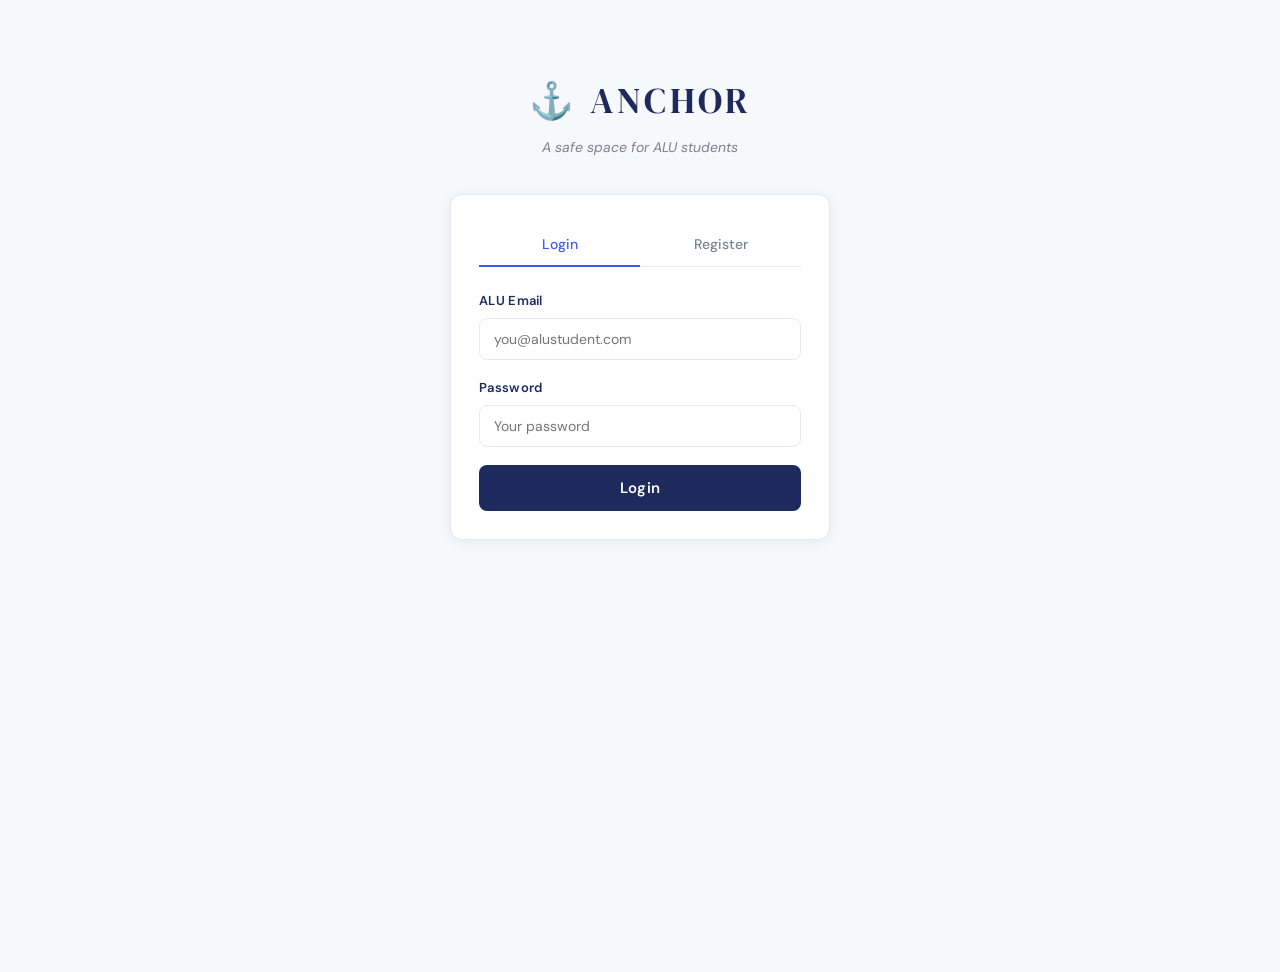
==== frontend/index.html @ b04f078c "initial commit - ANCHOR peer support platform" ====
<!DOCTYPE html>
<html lang="en">
<head>
    <meta charset="UTF-8">
    <meta name="viewport" content="width=device-width, initial-scale=1.0">
    <title>ANCHOR — Login</title>
    <link rel="stylesheet" href="css/style.css">
</head>
<body>

<div class="auth-container">
    <div class="auth-logo">
        <h1>⚓ ANCHOR</h1>
        <p>A safe space for ALU students</p>
    </div>

    <div class="card">
        <div class="tabs">
            <div class="tab active" onclick="showTab('login')">Login</div>
            <div class="tab" onclick="showTab('register')">Register</div>
        </div>

        <div id="message"></div>

        <!-- Login Form -->
        <div id="login-form">
            <div class="form-group">
                <label>ALU Email</label>
                <input type="email" id="login-email" placeholder="you@alustudent.com">
            </div>
            <div class="form-group">
                <label>Password</label>
                <input type="password" id="login-password" placeholder="Your password">
            </div>
            <button class="btn btn-primary" onclick="login()">Login</button>
        </div>

        <!-- Register Form -->
        <div id="register-form" style="display:none;">
            <div class="form-group">
                <label>ALU Email</label>
                <input type="email" id="reg-email" placeholder="you@alustudent.com">
            </div>
            <div class="form-group">
                <label>Display Name</label>
                <input type="text" id="reg-name" placeholder="Your name">
            </div>
            <div class="form-group">
                <label>Password</label>
                <input type="password" id="reg-password" placeholder="Choose a password">
            </div>
            <div class="form-group">
                <label>Academic Year</label>
                <select id="reg-year">
                    <option value="1">Year 1</option>
                    <option value="2">Year 2</option>
                    <option value="3">Year 3</option>
                    <option value="4">Year 4</option>
                </select>
            </div>
            <button class="btn btn-primary" onclick="register()">Create Account</button>
        </div>
    </div>
</div>

<script src="js/api.js"></script>
<script src="js/auth.js"></script>
</body>
</html>
---- frontend/css/style.css ----
@import url('https://fonts.googleapis.com/css2?family=DM+Sans:ital,opsz,wght@0,9..40,300;0,9..40,400;0,9..40,500;0,9..40,600;1,9..40,300&family=DM+Serif+Display:ital@0;1&display=swap');

/* ── Variables ─────────────────────────────────────────── */
:root {
  --bg:         #F7F8FC;
  --surface:    #FFFFFF;
  --border:     #E8EAF0;
  --navy:       #1E2A5E;
  --blue:       #3D5AFE;
  --blue-soft:  #EEF1FF;
  --text:       #1A1D2E;
  --muted:      #7C8091;
  --success:    #00B87A;
  --success-bg: #E6F9F3;
  --error:      #E5373A;
  --error-bg:   #FEF0F0;
  --radius:     12px;
  --radius-sm:  8px;
  --shadow:     0 2px 12px rgba(30,42,94,0.07);
  --shadow-md:  0 6px 24px rgba(30,42,94,0.11);
  --transition: 0.2s ease;
}

/* ── Reset ─────────────────────────────────────────────── */
*, *::before, *::after { box-sizing: border-box; margin: 0; padding: 0; }

body {
  font-family: 'DM Sans', sans-serif;
  background: var(--bg);
  color: var(--text);
  font-size: 15px;
  line-height: 1.6;
  min-height: 100vh;
}

/* ── Navbar ────────────────────────────────────────────── */
.navbar {
  background: var(--surface);
  border-bottom: 1px solid var(--border);
  padding: 0 32px;
  height: 64px;
  display: flex;
  align-items: center;
  justify-content: space-between;
  position: sticky;
  top: 0;
  z-index: 100;
  box-shadow: 0 1px 0 var(--border);
}

.navbar-brand {
  display: flex;
  align-items: center;
  gap: 10px;
  text-decoration: none;
}

.navbar-brand .anchor-icon {
  font-size: 22px;
}

.navbar-brand h1 {
  font-family: 'DM Serif Display', serif;
  font-size: 22px;
  color: var(--navy);
  letter-spacing: 2px;
  font-weight: 400;
}

.navbar-links {
  display: flex;
  align-items: center;
  gap: 4px;
}

.navbar-links a {
  color: var(--muted);
  text-decoration: none;
  font-size: 14px;
  font-weight: 500;
  padding: 8px 14px;
  border-radius: var(--radius-sm);
  transition: all var(--transition);
}

.navbar-links a:hover {
  color: var(--navy);
  background: var(--blue-soft);
}

.navbar-links a.active {
  color: var(--blue);
  background: var(--blue-soft);
}

.navbar-links .btn-nav-post {
  background: var(--navy);
  color: white !important;
  padding: 8px 16px;
  border-radius: var(--radius-sm);
  margin-left: 8px;
}

.navbar-links .btn-nav-post:hover {
  background: var(--blue) !important;
  color: white !important;
}

/* ── Container ─────────────────────────────────────────── */
.container {
  max-width: 720px;
  margin: 0 auto;
  padding: 36px 20px;
}

/* ── Cards ─────────────────────────────────────────────── */
.card {
  background: var(--surface);
  border: 1px solid var(--border);
  border-radius: var(--radius);
  padding: 28px;
  box-shadow: var(--shadow);
}

/* ── Auth page ─────────────────────────────────────────── */
.auth-container {
  max-width: 420px;
  margin: 72px auto;
  padding: 0 20px;
}

.auth-logo {
  text-align: center;
  margin-bottom: 36px;
}

.auth-logo .anchor-big {
  font-size: 52px;
  display: block;
  margin-bottom: 8px;
}

.auth-logo h1 {
  font-family: 'DM Serif Display', serif;
  font-size: 36px;
  color: var(--navy);
  letter-spacing: 4px;
  font-weight: 400;
}

.auth-logo p {
  color: var(--muted);
  font-size: 14px;
  margin-top: 6px;
  font-style: italic;
}

/* Tabs */
.tabs {
  display: flex;
  border-bottom: 1px solid var(--border);
  margin-bottom: 24px;
}

.tab {
  flex: 1;
  text-align: center;
  padding: 10px;
  cursor: pointer;
  font-size: 14px;
  font-weight: 500;
  color: var(--muted);
  border-bottom: 2px solid transparent;
  margin-bottom: -1px;
  transition: all var(--transition);
}

.tab:hover { color: var(--navy); }

.tab.active {
  color: var(--blue);
  border-bottom-color: var(--blue);
}

/* ── Forms ─────────────────────────────────────────────── */
.form-group {
  margin-bottom: 18px;
}

.form-group label {
  display: block;
  font-size: 13px;
  font-weight: 600;
  color: var(--navy);
  margin-bottom: 6px;
  letter-spacing: 0.3px;
}

.form-group input,
.form-group select,
.form-group textarea {
  width: 100%;
  padding: 11px 14px;
  border: 1.5px solid var(--border);
  border-radius: var(--radius-sm);
  font-family: 'DM Sans', sans-serif;
  font-size: 14px;
  color: var(--text);
  background: var(--surface);
  outline: none;
  transition: border-color var(--transition), box-shadow var(--transition);
}

.form-group input:focus,
.form-group select:focus,
.form-group textarea:focus {
  border-color: var(--blue);
  box-shadow: 0 0 0 3px rgba(61,90,254,0.08);
}

.form-group textarea { resize: vertical; min-height: 120px; }

.checkbox-row {
  display: flex;
  align-items: center;
  gap: 10px;
  cursor: pointer;
}

.checkbox-row input[type="checkbox"] {
  width: 16px;
  height: 16px;
  accent-color: var(--blue);
  cursor: pointer;
}

.checkbox-row label {
  font-size: 13px;
  color: var(--muted);
  cursor: pointer;
  margin: 0;
}

/* ── Buttons ────────────────────────────────────────────── */
.btn {
  display: inline-flex;
  align-items: center;
  justify-content: center;
  gap: 6px;
  padding: 10px 20px;
  border: none;
  border-radius: var(--radius-sm);
  font-family: 'DM Sans', sans-serif;
  font-size: 14px;
  font-weight: 600;
  cursor: pointer;
  transition: all var(--transition);
  text-decoration: none;
}

.btn-primary {
  background: var(--navy);
  color: white;
  width: 100%;
  padding: 13px;
  font-size: 15px;
  letter-spacing: 0.3px;
}

.btn-primary:hover {
  background: var(--blue);
  transform: translateY(-1px);
  box-shadow: 0 4px 12px rgba(61,90,254,0.25);
}

.btn-secondary {
  background: var(--blue-soft);
  color: var(--blue);
  border: 1.5px solid transparent;
}

.btn-secondary:hover {
  border-color: var(--blue);
  transform: translateY(-1px);
}

.btn-danger {
  background: var(--error-bg);
  color: var(--error);
  font-size: 13px;
  padding: 7px 14px;
}

.btn-danger:hover { background: #fde0e0; }

.btn-ghost {
  background: transparent;
  color: var(--muted);
  font-size: 13px;
  padding: 7px 14px;
}

.btn-ghost:hover { background: var(--bg); color: var(--text); }

.btn-small { padding: 6px 14px; font-size: 13px; }

/* ── Messages ───────────────────────────────────────────── */
.error {
  background: var(--error-bg);
  color: var(--error);
  padding: 11px 15px;
  border-radius: var(--radius-sm);
  font-size: 13px;
  margin-bottom: 16px;
  border-left: 3px solid var(--error);
}

.success {
  background: var(--success-bg);
  color: var(--success);
  padding: 11px 15px;
  border-radius: var(--radius-sm);
  font-size: 13px;
  margin-bottom: 16px;
  border-left: 3px solid var(--success);
}

/* ── Welcome banner ─────────────────────────────────────── */
.welcome-banner {
  background: linear-gradient(135deg, var(--navy) 0%, #2D4090 100%);
  border-radius: var(--radius);
  padding: 20px 24px;
  margin-bottom: 24px;
  display: flex;
  align-items: center;
  gap: 14px;
}

.welcome-banner .anchor-sm { font-size: 28px; }

.welcome-banner p {
  color: rgba(255,255,255,0.9);
  font-size: 14px;
  line-height: 1.5;
}

.welcome-banner strong { color: white; }

/* ── Category filters ───────────────────────────────────── */
.filter-bar {
  display: flex;
  gap: 8px;
  flex-wrap: wrap;
  margin-bottom: 24px;
}

.filter-btn {
  padding: 7px 16px;
  border-radius: 999px;
  border: 1.5px solid var(--border);
  background: var(--surface);
  color: var(--muted);
  font-size: 13px;
  font-weight: 500;
  cursor: pointer;
  transition: all var(--transition);
  font-family: 'DM Sans', sans-serif;
}

.filter-btn:hover,
.filter-btn.active {
  background: var(--navy);
  color: white;
  border-color: var(--navy);
}

/* ── Post cards ─────────────────────────────────────────── */
.post-card {
  background: var(--surface);
  border: 1px solid var(--border);
  border-radius: var(--radius);
  padding: 22px 24px;
  margin-bottom: 14px;
  cursor: pointer;
  transition: all var(--transition);
  box-shadow: var(--shadow);
}

.post-card:hover {
  border-color: #C5CDF0;
  box-shadow: var(--shadow-md);
  transform: translateY(-2px);
}

.post-card-header {
  display: flex;
  justify-content: space-between;
  align-items: center;
  margin-bottom: 12px;
}

.post-card h3 {
  font-size: 16px;
  font-weight: 600;
  color: var(--navy);
  margin-bottom: 8px;
  line-height: 1.4;
}

.post-card p {
  font-size: 14px;
  color: var(--muted);
  line-height: 1.6;
  margin-bottom: 14px;
}

.post-meta {
  display: flex;
  gap: 16px;
  font-size: 12px;
  color: var(--muted);
  align-items: center;
}

.post-meta span { display: flex; align-items: center; gap: 4px; }

/* ── Badges ─────────────────────────────────────────────── */
.category-badge {
  background: var(--blue-soft);
  color: var(--blue);
  padding: 4px 12px;
  border-radius: 999px;
  font-size: 12px;
  font-weight: 600;
  text-transform: capitalize;
  letter-spacing: 0.3px;
}

.anon-badge {
  background: var(--bg);
  color: var(--muted);
  padding: 4px 12px;
  border-radius: 999px;
  font-size: 12px;
  font-weight: 500;
  border: 1px solid var(--border);
}

/* ── Single post ────────────────────────────────────────── */
.post-full {
  margin-bottom: 28px;
}

.post-full h2 {
  font-family: 'DM Serif Display', serif;
  font-size: 26px;
  color: var(--navy);
  margin: 16px 0 14px;
  line-height: 1.3;
  font-weight: 400;
}

.post-full .body-text {
  font-size: 15px;
  line-height: 1.8;
  color: #3A3D4E;
  white-space: pre-wrap;
}

/* ── Comments ───────────────────────────────────────────── */
.comments-header {
  font-size: 16px;
  font-weight: 600;
  color: var(--navy);
  margin-bottom: 16px;
  padding-bottom: 12px;
  border-bottom: 1px solid var(--border);
}

.comment-card {
  background: var(--surface);
  border: 1px solid var(--border);
  border-radius: var(--radius);
  padding: 18px 20px;
  margin-bottom: 12px;
}

.comment-card .comment-meta {
  display: flex;
  justify-content: space-between;
  align-items: center;
  margin-bottom: 10px;
}

.comment-card .comment-body {
  font-size: 14px;
  color: #3A3D4E;
  line-height: 1.7;
}

.reply-card {
  margin-left: 24px;
  margin-top: 10px;
  background: var(--bg);
  border: 1px solid var(--border);
  border-radius: var(--radius-sm);
  padding: 14px 16px;
}

.reply-card .comment-body { font-size: 13px; color: var(--muted); }

/* ── Resources ──────────────────────────────────────────── */
.resource-card {
  background: var(--surface);
  border: 1px solid var(--border);
  border-radius: var(--radius);
  padding: 20px 24px;
  margin-bottom: 14px;
  box-shadow: var(--shadow);
  transition: all var(--transition);
}

.resource-card:hover {
  border-color: #C5CDF0;
  box-shadow: var(--shadow-md);
}

.resource-card h3 {
  font-size: 15px;
  font-weight: 600;
  color: var(--navy);
  margin-bottom: 6px;
}

.resource-card p {
  font-size: 13px;
  color: var(--muted);
  line-height: 1.6;
  margin-bottom: 12px;
}

.resource-card a {
  color: var(--blue);
  font-size: 13px;
  font-weight: 500;
  text-decoration: none;
}

.resource-card a:hover { text-decoration: underline; }

/* ── Admin table ────────────────────────────────────────── */
.report-card {
  background: var(--surface);
  border: 1px solid var(--border);
  border-radius: var(--radius);
  padding: 18px 22px;
  margin-bottom: 12px;
  box-shadow: var(--shadow);
}

.report-card .report-meta {
  font-size: 12px;
  color: var(--muted);
  margin-bottom: 8px;
}

.report-card .report-reason {
  font-size: 14px;
  color: var(--text);
  margin-bottom: 14px;
}

.status-badge {
  padding: 3px 10px;
  border-radius: 999px;
  font-size: 11px;
  font-weight: 600;
  text-transform: uppercase;
  letter-spacing: 0.5px;
}

.status-pending  { background: #FFF4E5; color: #E07B00; }
.status-resolved { background: var(--success-bg); color: var(--success); }
.status-reviewed { background: var(--blue-soft); color: var(--blue); }

/* ── Page titles ────────────────────────────────────────── */
.page-title {
  font-family: 'DM Serif Display', serif;
  font-size: 28px;
  color: var(--navy);
  font-weight: 400;
  margin-bottom: 6px;
}

.page-subtitle {
  font-size: 14px;
  color: var(--muted);
  margin-bottom: 28px;
  font-style: italic;
}

/* ── Divider ────────────────────────────────────────────── */
.divider {
  border: none;
  border-top: 1px solid var(--border);
  margin: 24px 0;
}

/* ── Empty state ────────────────────────────────────────── */
.empty-state {
  text-align: center;
  padding: 60px 20px;
  color: var(--muted);
}

.empty-state .empty-icon { font-size: 40px; margin-bottom: 14px; }
.empty-state p { font-size: 14px; }

/* ── Mobile ─────────────────────────────────────────────── */
@media (max-width: 640px) {
  .navbar {
    padding: 0 16px;
    height: 56px;
  }

  .navbar-links a { 
    display: none; 
  }

  .navbar-links .btn-nav-post { 
    display: inline-flex; 
    margin-left: 0;
    padding: 7px 12px;
    font-size: 13px;
  }

  .navbar-links .logout-link { display: inline-flex !important; }

  .container { padding: 20px 16px; }

  .auth-container { margin: 40px auto; }

  .card { padding: 20px; }

  .post-card { padding: 16px 18px; }

  .filter-bar { gap: 6px; }

  .filter-btn { padding: 6px 12px; font-size: 12px; }

  .post-card-header { flex-direction: column; align-items: flex-start; gap: 8px; }

  .welcome-banner { padding: 16px; }
}
/* ── Stats row (admin) ──────────────────────────────────── */
.stats-row {
    display: flex;
    gap: 14px;
    margin-bottom: 28px;
    flex-wrap: wrap;
}

.stat-card {
    flex: 1;
    min-width: 140px;
    text-align: center;
    padding: 20px;
}

.stat-number {
    font-size: 28px;
    font-weight: 700;
    margin-bottom: 4px;
}

.stat-number.navy  { color: var(--navy); }
.stat-number.green { color: var(--success); }
.stat-number.blue  { color: var(--blue); }
.stat-label { font-size: 13px; color: var(--muted); }

/* ── Report card ────────────────────────────────────────── */
.report-actions {
    display: flex;
    gap: 10px;
    flex-wrap: wrap;
}

/* ── Post full view ─────────────────────────────────────── */
.post-header {
    display: flex;
    justify-content: space-between;
    align-items: center;
    margin-bottom: 16px;
}

.post-actions {
    margin-top: 16px;
    padding-top: 16px;
    border-top: 1px solid var(--border);
}

.post-stats {
    display: flex;
    gap: 16px;
    margin-top: 16px;
}

/* ── Comment form ───────────────────────────────────────── */
.comment-form {
    margin-bottom: 20px;
}

.comment-form-footer {
    display: flex;
    justify-content: space-between;
    align-items: center;
}

/* ── Cancel link ────────────────────────────────────────── */
.cancel-link {
    display: block;
    text-align: center;
    margin-top: 14px;
    color: var(--muted);
    font-size: 13px;
    text-decoration: none;
}

.cancel-link:hover { color: var(--text); }

/* ── Hidden utility ─────────────────────────────────────── */
.hidden { display: none; }
/* ── Resource card ──────────────────────────────────────── */
.resource-card-header {
    display: flex;
    justify-content: space-between;
    align-items: center;
    margin-bottom: 10px;
}

.resource-meta {
    font-size: 12px;
    color: var(--muted);
    margin-top: 12px;
    padding-top: 12px;
    border-top: 1px solid var(--border);
}

/* ── Form section title ─────────────────────────────────── */
.form-section-title {
    font-size: 16px;
    font-weight: 600;
    color: var(--navy);
    margin-bottom: 20px;
}
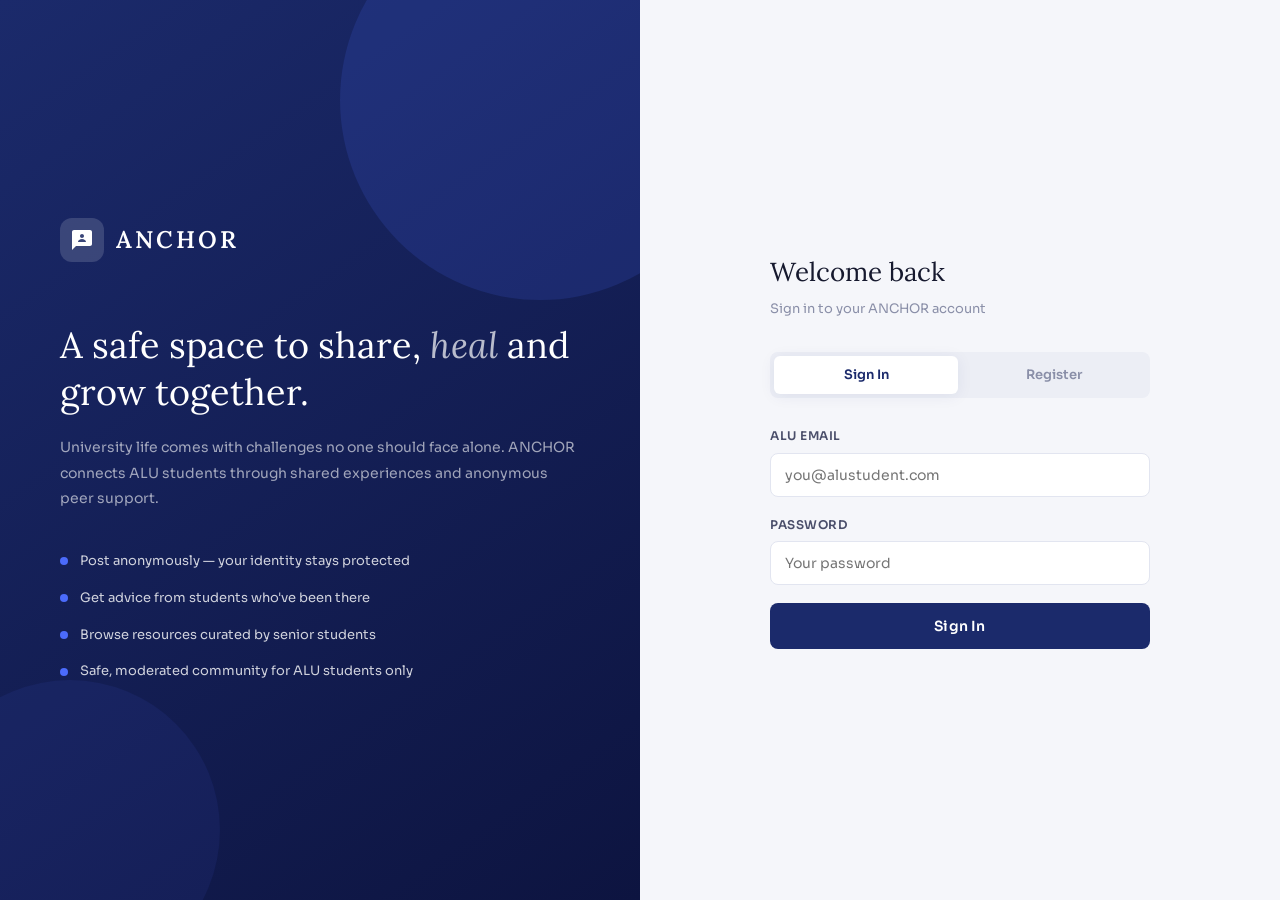
==== commit 9d37b3c2: "improved frontend design" ====
--- a/frontend/index.html
+++ b/frontend/index.html
@@ -1,69 +1,111 @@
 <!DOCTYPE html>
-<html lang="en">
+<html lang="en" data-theme="light">
 <head>
     <meta charset="UTF-8">
     <meta name="viewport" content="width=device-width, initial-scale=1.0">
-    <title>ANCHOR — Login</title>
+    <title>ANCHOR — A Safe Space for ALU Students</title>
     <link rel="stylesheet" href="css/style.css">
 </head>
 <body>
 
-<div class="auth-container">
-    <div class="auth-logo">
-        <h1>⚓ ANCHOR</h1>
-        <p>A safe space for ALU students</p>
+<div class="auth-page">
+
+    <!-- Left panel -->
+    <div class="auth-left">
+        <div class="auth-left-logo">
+            <div class="logo-icon">
+                <svg viewBox="0 0 24 24" xmlns="http://www.w3.org/2000/svg">
+                    <path d="M20 2H4C2.9 2 2 2.9 2 4V22L6 18H20C21.1 18 22 17.1 22 16V4C22 2.9 21.1 2 20 2ZM12 6C13.1 6 14 6.9 14 8C14 9.1 13.1 10 12 10C10.9 10 10 9.1 10 8C10 6.9 10.9 6 12 6ZM16 14H8C8 12.35 9.79 11 12 11C14.21 11 16 12.35 16 14Z"/>
+                </svg>
+            </div>
+            <span>ANCHOR</span>
+        </div>
+
+        <div class="auth-left-content">
+            <h2>A safe space to share, <em>heal</em> and grow together.</h2>
+            <p>University life comes with challenges no one should face alone. ANCHOR connects ALU students through shared experiences and anonymous peer support.</p>
+
+            <div class="auth-features">
+                <div class="auth-feature">
+                    <div class="auth-feature-dot"></div>
+                    <span>Post anonymously — your identity stays protected</span>
+                </div>
+                <div class="auth-feature">
+                    <div class="auth-feature-dot"></div>
+                    <span>Get advice from students who've been there</span>
+                </div>
+                <div class="auth-feature">
+                    <div class="auth-feature-dot"></div>
+                    <span>Browse resources curated by senior students</span>
+                </div>
+                <div class="auth-feature">
+                    <div class="auth-feature-dot"></div>
+                    <span>Safe, moderated community for ALU students only</span>
+                </div>
+            </div>
+        </div>
     </div>
 
-    <div class="card">
-        <div class="tabs">
-            <div class="tab active" onclick="showTab('login')">Login</div>
-            <div class="tab" onclick="showTab('register')">Register</div>
-        </div>
+    <!-- Right panel -->
+    <div class="auth-right">
+        <div class="auth-form-container fade-up">
 
-        <div id="message"></div>
+            <h3 id="form-title">Welcome back</h3>
+            <p class="auth-subtitle" id="form-subtitle">Sign in to your ANCHOR account</p>
 
-        <!-- Login Form -->
-        <div id="login-form">
-            <div class="form-group">
-                <label>ALU Email</label>
-                <input type="email" id="login-email" placeholder="you@alustudent.com">
+            <div class="tabs">
+                <div class="tab active" onclick="showTab('login')">Sign In</div>
+                <div class="tab" onclick="showTab('register')">Register</div>
             </div>
-            <div class="form-group">
-                <label>Password</label>
-                <input type="password" id="login-password" placeholder="Your password">
+
+            <div id="message"></div>
+
+            <!-- Login Form -->
+            <div id="login-form">
+                <div class="form-group">
+                    <label>ALU Email</label>
+                    <input type="email" id="login-email" placeholder="you@alustudent.com">
+                </div>
+                <div class="form-group">
+                    <label>Password</label>
+                    <input type="password" id="login-password" placeholder="Your password">
+                </div>
+                <button class="btn btn-primary" onclick="login()">Sign In</button>
             </div>
-            <button class="btn btn-primary" onclick="login()">Login</button>
-        </div>
 
-        <!-- Register Form -->
-        <div id="register-form" style="display:none;">
-            <div class="form-group">
-                <label>ALU Email</label>
-                <input type="email" id="reg-email" placeholder="you@alustudent.com">
+            <!-- Register Form -->
+            <div id="register-form" class="hidden">
+                <div class="form-group">
+                    <label>ALU Email</label>
+                    <input type="email" id="reg-email" placeholder="you@alustudent.com">
+                </div>
+                <div class="form-group">
+                    <label>Display Name</label>
+                    <input type="text" id="reg-name" placeholder="Your name">
+                </div>
+                <div class="form-group">
+                    <label>Password</label>
+                    <input type="password" id="reg-password" placeholder="Choose a password">
+                </div>
+                <div class="form-group">
+                    <label>Academic Year</label>
+                    <select id="reg-year">
+                        <option value="1">Year 1</option>
+                        <option value="2">Year 2</option>
+                        <option value="3">Year 3</option>
+                        <option value="4">Year 4</option>
+                    </select>
+                </div>
+                <button class="btn btn-primary" onclick="register()">Create Account</button>
             </div>
-            <div class="form-group">
-                <label>Display Name</label>
-                <input type="text" id="reg-name" placeholder="Your name">
-            </div>
-            <div class="form-group">
-                <label>Password</label>
-                <input type="password" id="reg-password" placeholder="Choose a password">
-            </div>
-            <div class="form-group">
-                <label>Academic Year</label>
-                <select id="reg-year">
-                    <option value="1">Year 1</option>
-                    <option value="2">Year 2</option>
-                    <option value="3">Year 3</option>
-                    <option value="4">Year 4</option>
-                </select>
-            </div>
-            <button class="btn btn-primary" onclick="register()">Create Account</button>
+
         </div>
     </div>
+
 </div>
 
 <script src="js/api.js"></script>
 <script src="js/auth.js"></script>
+<script src="js/navbar.js"></script>
 </body>
 </html>
--- a/frontend/css/style.css
+++ b/frontend/css/style.css
@@ -1,36 +1,71 @@
-@import url('https://fonts.googleapis.com/css2?family=DM+Sans:ital,opsz,wght@0,9..40,300;0,9..40,400;0,9..40,500;0,9..40,600;1,9..40,300&family=DM+Serif+Display:ital@0;1&display=swap');
+@import url('https://fonts.googleapis.com/css2?family=Sora:wght@300;400;500;600;700&family=Lora:ital,wght@0,400;0,600;1,400&display=swap');
 
 /* ── Variables ─────────────────────────────────────────── */
 :root {
-  --bg:         #F7F8FC;
-  --surface:    #FFFFFF;
-  --border:     #E8EAF0;
-  --navy:       #1E2A5E;
-  --blue:       #3D5AFE;
-  --blue-soft:  #EEF1FF;
-  --text:       #1A1D2E;
-  --muted:      #7C8091;
-  --success:    #00B87A;
-  --success-bg: #E6F9F3;
-  --error:      #E5373A;
-  --error-bg:   #FEF0F0;
-  --radius:     12px;
-  --radius-sm:  8px;
-  --shadow:     0 2px 12px rgba(30,42,94,0.07);
-  --shadow-md:  0 6px 24px rgba(30,42,94,0.11);
-  --transition: 0.2s ease;
+  /* Light mode */
+  --bg:           #F5F6FA;
+  --bg-2:         #ECEEF5;
+  --surface:      #FFFFFF;
+  --border:       #E2E5F0;
+  --navy:         #1B2A6B;
+  --navy-light:   #2D3F8F;
+  --accent:       #4B6BFB;
+  --accent-soft:  #EEF1FF;
+  --text:         #16192E;
+  --text-2:       #4A4E6A;
+  --muted:        #8A8FA8;
+  --success:      #00B87A;
+  --success-bg:   #E6F9F3;
+  --error:        #E5373A;
+  --error-bg:     #FEF0F0;
+  --warning:      #E07B00;
+  --warning-bg:   #FFF4E5;
+  --radius:       14px;
+  --radius-sm:    8px;
+  --radius-xs:    6px;
+  --shadow:       0 2px 16px rgba(27,42,107,0.07);
+  --shadow-md:    0 8px 32px rgba(27,42,107,0.12);
+  --shadow-lg:    0 16px 48px rgba(27,42,107,0.16);
+  --transition:   0.2s ease;
+}
+
+/* ── Dark mode ──────────────────────────────────────────── */
+[data-theme="dark"] {
+  --bg:           #0E1120;
+  --bg-2:         #151829;
+  --surface:      #1C2038;
+  --border:       #2A2F4A;
+  --navy:         #7B93FF;
+  --navy-light:   #9AADFF;
+  --accent:       #6B8AFF;
+  --accent-soft:  #1E2545;
+  --text:         #E8EAFF;
+  --text-2:       #9BA3CC;
+  --muted:        #5C6280;
+  --success:      #00D48A;
+  --success-bg:   #0A2E1E;
+  --error:        #FF5C5E;
+  --error-bg:     #2E0A0A;
+  --warning:      #FFB347;
+  --warning-bg:   #2E1A00;
+  --shadow:       0 2px 16px rgba(0,0,0,0.3);
+  --shadow-md:    0 8px 32px rgba(0,0,0,0.4);
+  --shadow-lg:    0 16px 48px rgba(0,0,0,0.5);
 }
 
 /* ── Reset ─────────────────────────────────────────────── */
 *, *::before, *::after { box-sizing: border-box; margin: 0; padding: 0; }
 
+html { scroll-behavior: smooth; }
+
 body {
-  font-family: 'DM Sans', sans-serif;
+  font-family: 'Sora', sans-serif;
   background: var(--bg);
   color: var(--text);
   font-size: 15px;
   line-height: 1.6;
   min-height: 100vh;
+  transition: background var(--transition), color var(--transition);
 }
 
 /* ── Navbar ────────────────────────────────────────────── */
@@ -45,7 +80,8 @@
   position: sticky;
   top: 0;
   z-index: 100;
-  box-shadow: 0 1px 0 var(--border);
+  box-shadow: var(--shadow);
+  transition: background var(--transition), border-color var(--transition);
 }
 
 .navbar-brand {
@@ -55,16 +91,30 @@
   text-decoration: none;
 }
 
-.navbar-brand .anchor-icon {
-  font-size: 22px;
+.navbar-logo {
+  width: 36px;
+  height: 36px;
+  background: var(--navy);
+  border-radius: 10px;
+  display: flex;
+  align-items: center;
+  justify-content: center;
+  transition: background var(--transition);
+}
+
+.navbar-logo svg {
+  width: 20px;
+  height: 20px;
+  fill: white;
 }
 
 .navbar-brand h1 {
-  font-family: 'DM Serif Display', serif;
-  font-size: 22px;
+  font-family: 'Lora', serif;
+  font-size: 20px;
   color: var(--navy);
   letter-spacing: 2px;
-  font-weight: 400;
+  font-weight: 600;
+  transition: color var(--transition);
 }
 
 .navbar-links {
@@ -74,23 +124,24 @@
 }
 
 .navbar-links a {
-  color: var(--muted);
+  color: var(--text-2);
   text-decoration: none;
-  font-size: 14px;
+  font-size: 13px;
   font-weight: 500;
   padding: 8px 14px;
   border-radius: var(--radius-sm);
   transition: all var(--transition);
+  letter-spacing: 0.2px;
 }
 
 .navbar-links a:hover {
   color: var(--navy);
-  background: var(--blue-soft);
+  background: var(--accent-soft);
 }
 
 .navbar-links a.active {
-  color: var(--blue);
-  background: var(--blue-soft);
+  color: var(--accent);
+  background: var(--accent-soft);
 }
 
 .navbar-links .btn-nav-post {
@@ -98,12 +149,117 @@
   color: white !important;
   padding: 8px 16px;
   border-radius: var(--radius-sm);
+  margin-left: 6px;
+  font-size: 13px;
+}
+
+.navbar-links .btn-nav-post:hover {
+  background: var(--accent) !important;
+  color: white !important;
+  transform: translateY(-1px);
+}
+
+/* Dark mode toggle */
+.theme-toggle {
+  background: var(--bg-2);
+  border: 1px solid var(--border);
+  border-radius: 999px;
+  width: 44px;
+  height: 24px;
+  cursor: pointer;
+  position: relative;
   margin-left: 8px;
-}
-
-.navbar-links .btn-nav-post:hover {
-  background: var(--blue) !important;
-  color: white !important;
+  transition: all var(--transition);
+  flex-shrink: 0;
+}
+
+.theme-toggle::after {
+  content: '';
+  position: absolute;
+  width: 18px;
+  height: 18px;
+  background: var(--navy);
+  border-radius: 50%;
+  top: 2px;
+  left: 2px;
+  transition: transform var(--transition);
+}
+
+[data-theme="dark"] .theme-toggle::after {
+  transform: translateX(20px);
+}
+
+/* Hamburger */
+.hamburger {
+  display: none;
+  flex-direction: column;
+  gap: 5px;
+  cursor: pointer;
+  padding: 6px;
+  background: none;
+  border: none;
+}
+
+.hamburger span {
+  display: block;
+  width: 22px;
+  height: 2px;
+  background: var(--text);
+  border-radius: 2px;
+  transition: all var(--transition);
+}
+
+.hamburger.open span:nth-child(1) { transform: translateY(7px) rotate(45deg); }
+.hamburger.open span:nth-child(2) { opacity: 0; }
+.hamburger.open span:nth-child(3) { transform: translateY(-7px) rotate(-45deg); }
+
+/* Mobile menu */
+.mobile-menu {
+  display: none;
+  position: fixed;
+  top: 64px;
+  left: 0;
+  right: 0;
+  background: var(--surface);
+  border-bottom: 1px solid var(--border);
+  padding: 16px;
+  z-index: 99;
+  box-shadow: var(--shadow-md);
+  flex-direction: column;
+  gap: 4px;
+  animation: slideDown 0.2s ease;
+}
+
+.mobile-menu.open { display: flex; }
+
+.mobile-menu a {
+  color: var(--text-2);
+  text-decoration: none;
+  font-size: 14px;
+  font-weight: 500;
+  padding: 12px 16px;
+  border-radius: var(--radius-sm);
+  transition: all var(--transition);
+}
+
+.mobile-menu a:hover {
+  background: var(--accent-soft);
+  color: var(--navy);
+}
+
+.mobile-menu .theme-row {
+  display: flex;
+  align-items: center;
+  justify-content: space-between;
+  padding: 12px 16px;
+  color: var(--text-2);
+  font-size: 14px;
+  font-weight: 500;
+}
+
+@keyframes slideDown {
+  from { opacity: 0; transform: translateY(-8px); }
+  to   { opacity: 1; transform: translateY(0); }
 }
 
 /* ── Container ─────────────────────────────────────────── */
@@ -120,105 +276,226 @@
   border-radius: var(--radius);
   padding: 28px;
   box-shadow: var(--shadow);
+  transition: background var(--transition), border-color var(--transition);
 }
 
 /* ── Auth page ─────────────────────────────────────────── */
-.auth-container {
-  max-width: 420px;
-  margin: 72px auto;
-  padding: 0 20px;
-}
-
-.auth-logo {
-  text-align: center;
-  margin-bottom: 36px;
-}
-
-.auth-logo .anchor-big {
-  font-size: 52px;
-  display: block;
-  margin-bottom: 8px;
-}
-
-.auth-logo h1 {
-  font-family: 'DM Serif Display', serif;
+.auth-page {
+  min-height: 100vh;
+  display: grid;
+  grid-template-columns: 1fr 1fr;
+}
+
+.auth-left {
+  background: linear-gradient(145deg, var(--navy) 0%, #0D1440 100%);
+  display: flex;
+  flex-direction: column;
+  justify-content: center;
+  padding: 60px;
+  position: relative;
+  overflow: hidden;
+}
+
+.auth-left::before {
+  content: '';
+  position: absolute;
+  width: 400px;
+  height: 400px;
+  border-radius: 50%;
+  background: rgba(75,107,251,0.15);
+  top: -100px;
+  right: -100px;
+}
+
+.auth-left::after {
+  content: '';
+  position: absolute;
+  width: 300px;
+  height: 300px;
+  border-radius: 50%;
+  background: rgba(75,107,251,0.08);
+  bottom: -80px;
+  left: -80px;
+}
+
+.auth-left-logo {
+  display: flex;
+  align-items: center;
+  gap: 12px;
+  margin-bottom: 60px;
+  position: relative;
+  z-index: 1;
+}
+
+.auth-left-logo .logo-icon {
+  width: 44px;
+  height: 44px;
+  background: rgba(255,255,255,0.15);
+  border-radius: 12px;
+  display: flex;
+  align-items: center;
+  justify-content: center;
+}
+
+.auth-left-logo .logo-icon svg {
+  width: 24px;
+  height: 24px;
+  fill: white;
+}
+
+.auth-left-logo span {
+  font-family: 'Lora', serif;
+  font-size: 24px;
+  color: white;
+  letter-spacing: 3px;
+  font-weight: 600;
+}
+
+.auth-left-content {
+  position: relative;
+  z-index: 1;
+}
+
+.auth-left-content h2 {
+  font-family: 'Lora', serif;
   font-size: 36px;
-  color: var(--navy);
-  letter-spacing: 4px;
+  color: white;
   font-weight: 400;
-}
-
-.auth-logo p {
+  line-height: 1.3;
+  margin-bottom: 20px;
+}
+
+.auth-left-content h2 em {
+  font-style: italic;
+  color: rgba(255,255,255,0.7);
+}
+
+.auth-left-content p {
+  color: rgba(255,255,255,0.6);
+  font-size: 14px;
+  line-height: 1.8;
+  margin-bottom: 40px;
+}
+
+.auth-features {
+  display: flex;
+  flex-direction: column;
+  gap: 16px;
+}
+
+.auth-feature {
+  display: flex;
+  align-items: center;
+  gap: 12px;
+  color: rgba(255,255,255,0.8);
+  font-size: 13px;
+}
+
+.auth-feature-dot {
+  width: 8px;
+  height: 8px;
+  border-radius: 50%;
+  background: var(--accent);
+  flex-shrink: 0;
+}
+
+.auth-right {
+  background: var(--bg);
+  display: flex;
+  align-items: center;
+  justify-content: center;
+  padding: 60px 40px;
+  transition: background var(--transition);
+}
+
+.auth-form-container {
+  width: 100%;
+  max-width: 380px;
+}
+
+.auth-form-container h3 {
+  font-family: 'Lora', serif;
+  font-size: 26px;
+  color: var(--text);
+  font-weight: 400;
+  margin-bottom: 6px;
+}
+
+.auth-form-container .auth-subtitle {
   color: var(--muted);
-  font-size: 14px;
-  margin-top: 6px;
-  font-style: italic;
+  font-size: 13px;
+  margin-bottom: 32px;
 }
 
 /* Tabs */
 .tabs {
   display: flex;
-  border-bottom: 1px solid var(--border);
-  margin-bottom: 24px;
+  background: var(--bg-2);
+  border-radius: var(--radius-sm);
+  padding: 4px;
+  margin-bottom: 28px;
+  gap: 4px;
 }
 
 .tab {
   flex: 1;
   text-align: center;
-  padding: 10px;
+  padding: 9px;
   cursor: pointer;
-  font-size: 14px;
-  font-weight: 500;
+  font-size: 13px;
+  font-weight: 600;
   color: var(--muted);
-  border-bottom: 2px solid transparent;
-  margin-bottom: -1px;
+  border-radius: var(--radius-xs);
   transition: all var(--transition);
 }
 
-.tab:hover { color: var(--navy); }
+.tab:hover { color: var(--text); }
 
 .tab.active {
-  color: var(--blue);
-  border-bottom-color: var(--blue);
+  background: var(--surface);
+  color: var(--navy);
+  box-shadow: var(--shadow);
 }
 
 /* ── Forms ─────────────────────────────────────────────── */
-.form-group {
-  margin-bottom: 18px;
-}
+.form-group { margin-bottom: 18px; }
 
 .form-group label {
   display: block;
-  font-size: 13px;
-  font-weight: 600;
-  color: var(--navy);
-  margin-bottom: 6px;
-  letter-spacing: 0.3px;
+  font-size: 12px;
+  font-weight: 600;
+  color: var(--text-2);
+  margin-bottom: 7px;
+  letter-spacing: 0.5px;
+  text-transform: uppercase;
 }
 
 .form-group input,
 .form-group select,
 .form-group textarea {
   width: 100%;
-  padding: 11px 14px;
+  padding: 12px 14px;
   border: 1.5px solid var(--border);
   border-radius: var(--radius-sm);
-  font-family: 'DM Sans', sans-serif;
+  font-family: 'Sora', sans-serif;
   font-size: 14px;
   color: var(--text);
   background: var(--surface);
   outline: none;
-  transition: border-color var(--transition), box-shadow var(--transition);
+  transition: all var(--transition);
 }
 
 .form-group input:focus,
 .form-group select:focus,
 .form-group textarea:focus {
-  border-color: var(--blue);
-  box-shadow: 0 0 0 3px rgba(61,90,254,0.08);
-}
-
-.form-group textarea { resize: vertical; min-height: 120px; }
+  border-color: var(--accent);
+  box-shadow: 0 0 0 3px rgba(75,107,251,0.1);
+}
+
+.form-group textarea {
+  resize: vertical;
+  min-height: 120px;
+}
 
 .checkbox-row {
   display: flex;
@@ -230,15 +507,18 @@
 .checkbox-row input[type="checkbox"] {
   width: 16px;
   height: 16px;
-  accent-color: var(--blue);
+  accent-color: var(--accent);
   cursor: pointer;
 }
 
 .checkbox-row label {
   font-size: 13px;
-  color: var(--muted);
+  color: var(--text-2);
   cursor: pointer;
   margin: 0;
+  text-transform: none;
+  letter-spacing: 0;
+  font-weight: 400;
 }
 
 /* ── Buttons ────────────────────────────────────────────── */
@@ -250,65 +530,70 @@
   padding: 10px 20px;
   border: none;
   border-radius: var(--radius-sm);
-  font-family: 'DM Sans', sans-serif;
-  font-size: 14px;
+  font-family: 'Sora', sans-serif;
+  font-size: 13px;
   font-weight: 600;
   cursor: pointer;
   transition: all var(--transition);
   text-decoration: none;
+  letter-spacing: 0.2px;
 }
 
 .btn-primary {
   background: var(--navy);
   color: white;
   width: 100%;
-  padding: 13px;
-  font-size: 15px;
-  letter-spacing: 0.3px;
+  padding: 14px;
+  font-size: 14px;
+  border-radius: var(--radius-sm);
 }
 
 .btn-primary:hover {
-  background: var(--blue);
+  background: var(--accent);
   transform: translateY(-1px);
-  box-shadow: 0 4px 12px rgba(61,90,254,0.25);
+  box-shadow: 0 4px 16px rgba(75,107,251,0.3);
 }
 
 .btn-secondary {
-  background: var(--blue-soft);
-  color: var(--blue);
+  background: var(--accent-soft);
+  color: var(--accent);
   border: 1.5px solid transparent;
 }
 
 .btn-secondary:hover {
-  border-color: var(--blue);
+  border-color: var(--accent);
   transform: translateY(-1px);
 }
 
 .btn-danger {
   background: var(--error-bg);
   color: var(--error);
-  font-size: 13px;
+  font-size: 12px;
   padding: 7px 14px;
 }
 
-.btn-danger:hover { background: #fde0e0; }
+.btn-danger:hover { filter: brightness(0.95); }
 
 .btn-ghost {
   background: transparent;
   color: var(--muted);
-  font-size: 13px;
+  font-size: 12px;
   padding: 7px 14px;
-}
-
-.btn-ghost:hover { background: var(--bg); color: var(--text); }
-
-.btn-small { padding: 6px 14px; font-size: 13px; }
+  border: 1px solid var(--border);
+}
+
+.btn-ghost:hover {
+  background: var(--bg-2);
+  color: var(--text);
+}
+
+.btn-small { padding: 6px 14px; font-size: 12px; }
 
 /* ── Messages ───────────────────────────────────────────── */
 .error {
   background: var(--error-bg);
   color: var(--error);
-  padding: 11px 15px;
+  padding: 12px 16px;
   border-radius: var(--radius-sm);
   font-size: 13px;
   margin-bottom: 16px;
@@ -318,25 +603,70 @@
 .success {
   background: var(--success-bg);
   color: var(--success);
-  padding: 11px 15px;
+  padding: 12px 16px;
   border-radius: var(--radius-sm);
   font-size: 13px;
   margin-bottom: 16px;
   border-left: 3px solid var(--success);
 }
 
+/* ── Loading skeleton ───────────────────────────────────── */
+@keyframes shimmer {
+  0%   { background-position: -400px 0; }
+  100% { background-position: 400px 0; }
+}
+
+.skeleton {
+  background: linear-gradient(90deg, var(--border) 25%, var(--bg-2) 50%, var(--border) 75%);
+  background-size: 400px 100%;
+  animation: shimmer 1.4s ease infinite;
+  border-radius: var(--radius-sm);
+}
+
+.skeleton-card {
+  background: var(--surface);
+  border: 1px solid var(--border);
+  border-radius: var(--radius);
+  padding: 22px 24px;
+  margin-bottom: 14px;
+}
+
+.skeleton-line {
+  height: 14px;
+  margin-bottom: 10px;
+}
+
+.skeleton-line.short { width: 40%; }
+.skeleton-line.medium { width: 70%; }
+.skeleton-line.full { width: 100%; }
+
 /* ── Welcome banner ─────────────────────────────────────── */
 .welcome-banner {
-  background: linear-gradient(135deg, var(--navy) 0%, #2D4090 100%);
+  background: linear-gradient(135deg, var(--navy) 0%, var(--navy-light) 100%);
   border-radius: var(--radius);
   padding: 20px 24px;
   margin-bottom: 24px;
   display: flex;
   align-items: center;
-  gap: 14px;
-}
-
-.welcome-banner .anchor-sm { font-size: 28px; }
+  gap: 16px;
+}
+
+.welcome-banner .banner-icon {
+  width: 40px;
+  height: 40px;
+  background: rgba(255,255,255,0.15);
+  border-radius: 10px;
+  display: flex;
+  align-items: center;
+  justify-content: center;
+  flex-shrink: 0;
+}
+
+.welcome-banner .banner-icon svg {
+  width: 22px;
+  height: 22px;
+  fill: white;
+}
 
 .welcome-banner p {
   color: rgba(255,255,255,0.9);
@@ -346,7 +676,7 @@
 
 .welcome-banner strong { color: white; }
 
-/* ── Category filters ───────────────────────────────────── */
+/* ── Filter bar ─────────────────────────────────────────── */
 .filter-bar {
   display: flex;
   gap: 8px;
@@ -360,14 +690,19 @@
   border: 1.5px solid var(--border);
   background: var(--surface);
   color: var(--muted);
-  font-size: 13px;
-  font-weight: 500;
+  font-size: 12px;
+  font-weight: 600;
   cursor: pointer;
   transition: all var(--transition);
-  font-family: 'DM Sans', sans-serif;
-}
-
-.filter-btn:hover,
+  font-family: 'Sora', sans-serif;
+  letter-spacing: 0.3px;
+}
+
+.filter-btn:hover {
+  border-color: var(--accent);
+  color: var(--accent);
+}
+
 .filter-btn.active {
   background: var(--navy);
   color: white;
@@ -380,37 +715,58 @@
   border: 1px solid var(--border);
   border-radius: var(--radius);
   padding: 22px 24px;
-  margin-bottom: 14px;
+  margin-bottom: 12px;
   cursor: pointer;
   transition: all var(--transition);
   box-shadow: var(--shadow);
+  position: relative;
+  overflow: hidden;
+}
+
+.post-card::before {
+  content: '';
+  position: absolute;
+  left: 0;
+  top: 0;
+  bottom: 0;
+  width: 3px;
+  background: var(--accent);
+  opacity: 0;
+  transition: opacity var(--transition);
 }
 
 .post-card:hover {
-  border-color: #C5CDF0;
+  border-color: var(--accent);
   box-shadow: var(--shadow-md);
   transform: translateY(-2px);
 }
 
+.post-card:hover::before { opacity: 1; }
+
 .post-card-header {
   display: flex;
   justify-content: space-between;
   align-items: center;
   margin-bottom: 12px;
+  flex-wrap: wrap;
+  gap: 8px;
 }
 
 .post-card h3 {
-  font-size: 16px;
-  font-weight: 600;
-  color: var(--navy);
+  font-size: 15px;
+  font-weight: 600;
+  color: var(--text);
   margin-bottom: 8px;
   line-height: 1.4;
-}
+  transition: color var(--transition);
+}
+
+.post-card:hover h3 { color: var(--navy); }
 
 .post-card p {
-  font-size: 14px;
-  color: var(--muted);
-  line-height: 1.6;
+  font-size: 13px;
+  color: var(--text-2);
+  line-height: 1.7;
   margin-bottom: 14px;
 }
 
@@ -420,25 +776,24 @@
   font-size: 12px;
   color: var(--muted);
   align-items: center;
-}
-
-.post-meta span { display: flex; align-items: center; gap: 4px; }
+  flex-wrap: wrap;
+}
 
 /* ── Badges ─────────────────────────────────────────────── */
 .category-badge {
-  background: var(--blue-soft);
-  color: var(--blue);
+  background: var(--accent-soft);
+  color: var(--accent);
   padding: 4px 12px;
   border-radius: 999px;
-  font-size: 12px;
-  font-weight: 600;
-  text-transform: capitalize;
-  letter-spacing: 0.3px;
+  font-size: 11px;
+  font-weight: 700;
+  text-transform: uppercase;
+  letter-spacing: 0.5px;
 }
 
 .anon-badge {
-  background: var(--bg);
-  color: var(--muted);
+  background: var(--bg-2);
+  color: var(--text-2);
   padding: 4px 12px;
   border-radius: 999px;
   font-size: 12px;
@@ -447,34 +802,53 @@
 }
 
 /* ── Single post ────────────────────────────────────────── */
-.post-full {
-  margin-bottom: 28px;
-}
-
 .post-full h2 {
-  font-family: 'DM Serif Display', serif;
+  font-family: 'Lora', serif;
   font-size: 26px;
-  color: var(--navy);
+  color: var(--text);
   margin: 16px 0 14px;
-  line-height: 1.3;
-  font-weight: 400;
+  line-height: 1.4;
+  font-weight: 600;
 }
 
 .post-full .body-text {
   font-size: 15px;
-  line-height: 1.8;
-  color: #3A3D4E;
+  line-height: 1.9;
+  color: var(--text-2);
   white-space: pre-wrap;
+}
+
+.post-header {
+  display: flex;
+  justify-content: space-between;
+  align-items: center;
+  flex-wrap: wrap;
+  gap: 8px;
+}
+
+.post-actions {
+  margin-top: 16px;
+  padding-top: 16px;
+  border-top: 1px solid var(--border);
+}
+
+.post-stats {
+  display: flex;
+  gap: 16px;
+  margin-top: 16px;
+  font-size: 13px;
+  color: var(--muted);
 }
 
 /* ── Comments ───────────────────────────────────────────── */
 .comments-header {
-  font-size: 16px;
-  font-weight: 600;
-  color: var(--navy);
+  font-size: 15px;
+  font-weight: 600;
+  color: var(--text);
   margin-bottom: 16px;
   padding-bottom: 12px;
   border-bottom: 1px solid var(--border);
+  letter-spacing: 0.2px;
 }
 
 .comment-card {
@@ -482,32 +856,50 @@
   border: 1px solid var(--border);
   border-radius: var(--radius);
   padding: 18px 20px;
-  margin-bottom: 12px;
-}
-
-.comment-card .comment-meta {
+  margin-bottom: 10px;
+  transition: border-color var(--transition);
+}
+
+.comment-card:hover { border-color: var(--accent); }
+
+.comment-meta {
   display: flex;
   justify-content: space-between;
   align-items: center;
   margin-bottom: 10px;
-}
-
-.comment-card .comment-body {
+  flex-wrap: wrap;
+  gap: 6px;
+}
+
+.comment-body {
   font-size: 14px;
-  color: #3A3D4E;
+  color: var(--text-2);
   line-height: 1.7;
 }
 
 .reply-card {
   margin-left: 24px;
   margin-top: 10px;
-  background: var(--bg);
+  background: var(--bg-2);
   border: 1px solid var(--border);
   border-radius: var(--radius-sm);
   padding: 14px 16px;
 }
 
-.reply-card .comment-body { font-size: 13px; color: var(--muted); }
+.reply-card .comment-body {
+  font-size: 13px;
+  color: var(--muted);
+}
+
+.comment-form { margin-bottom: 20px; }
+
+.comment-form-footer {
+  display: flex;
+  justify-content: space-between;
+  align-items: center;
+  flex-wrap: wrap;
+  gap: 10px;
+}
 
 /* ── Resources ──────────────────────────────────────────── */
 .resource-card {
@@ -515,40 +907,86 @@
   border: 1px solid var(--border);
   border-radius: var(--radius);
   padding: 20px 24px;
-  margin-bottom: 14px;
+  margin-bottom: 12px;
   box-shadow: var(--shadow);
   transition: all var(--transition);
 }
 
 .resource-card:hover {
-  border-color: #C5CDF0;
+  border-color: var(--accent);
   box-shadow: var(--shadow-md);
+  transform: translateY(-1px);
 }
 
 .resource-card h3 {
   font-size: 15px;
   font-weight: 600;
-  color: var(--navy);
+  color: var(--text);
   margin-bottom: 6px;
 }
 
 .resource-card p {
   font-size: 13px;
-  color: var(--muted);
+  color: var(--text-2);
   line-height: 1.6;
   margin-bottom: 12px;
 }
 
 .resource-card a {
-  color: var(--blue);
+  color: var(--accent);
   font-size: 13px;
   font-weight: 500;
   text-decoration: none;
+  display: inline-flex;
+  align-items: center;
+  gap: 4px;
 }
 
 .resource-card a:hover { text-decoration: underline; }
 
-/* ── Admin table ────────────────────────────────────────── */
+.resource-card-header {
+  display: flex;
+  justify-content: space-between;
+  align-items: center;
+  margin-bottom: 12px;
+}
+
+.resource-meta {
+  font-size: 12px;
+  color: var(--muted);
+  margin-top: 12px;
+  padding-top: 12px;
+  border-top: 1px solid var(--border);
+}
+
+/* ── Admin ──────────────────────────────────────────────── */
+.stats-row {
+  display: flex;
+  gap: 14px;
+  margin-bottom: 28px;
+  flex-wrap: wrap;
+}
+
+.stat-card {
+  flex: 1;
+  min-width: 140px;
+  text-align: center;
+  padding: 24px 20px;
+}
+
+.stat-number {
+  font-family: 'Lora', serif;
+  font-size: 32px;
+  font-weight: 600;
+  margin-bottom: 4px;
+  line-height: 1;
+}
+
+.stat-number.navy  { color: var(--navy); }
+.stat-number.green { color: var(--success); }
+.stat-number.blue  { color: var(--accent); }
+.stat-label { font-size: 12px; color: var(--muted); text-transform: uppercase; letter-spacing: 0.5px; }
+
 .report-card {
   background: var(--surface);
   border: 1px solid var(--border);
@@ -556,57 +994,72 @@
   padding: 18px 22px;
   margin-bottom: 12px;
   box-shadow: var(--shadow);
-}
-
-.report-card .report-meta {
+  transition: border-color var(--transition);
+}
+
+.report-card:hover { border-color: var(--accent); }
+
+.report-meta {
+  display: flex;
+  align-items: center;
+  gap: 10px;
+  margin-bottom: 10px;
   font-size: 12px;
   color: var(--muted);
-  margin-bottom: 8px;
-}
-
-.report-card .report-reason {
+  flex-wrap: wrap;
+}
+
+.report-date { margin-left: auto; }
+
+.report-reason {
   font-size: 14px;
-  color: var(--text);
+  color: var(--text-2);
   margin-bottom: 14px;
+  line-height: 1.6;
+  padding: 10px 14px;
+  background: var(--bg-2);
+  border-radius: var(--radius-xs);
+  border-left: 3px solid var(--border);
+}
+
+.report-actions {
+  display: flex;
+  gap: 8px;
+  flex-wrap: wrap;
 }
 
 .status-badge {
   padding: 3px 10px;
   border-radius: 999px;
   font-size: 11px;
-  font-weight: 600;
+  font-weight: 700;
   text-transform: uppercase;
   letter-spacing: 0.5px;
 }
 
-.status-pending  { background: #FFF4E5; color: #E07B00; }
+.status-pending  { background: var(--warning-bg); color: var(--warning); }
 .status-resolved { background: var(--success-bg); color: var(--success); }
-.status-reviewed { background: var(--blue-soft); color: var(--blue); }
+.status-reviewed { background: var(--accent-soft); color: var(--accent); }
 
 /* ── Page titles ────────────────────────────────────────── */
 .page-title {
-  font-family: 'DM Serif Display', serif;
+  font-family: 'Lora', serif;
   font-size: 28px;
-  color: var(--navy);
-  font-weight: 400;
+  color: var(--text);
+  font-weight: 600;
   margin-bottom: 6px;
+  line-height: 1.3;
 }
 
 .page-subtitle {
-  font-size: 14px;
+  font-size: 13px;
   color: var(--muted);
   margin-bottom: 28px;
-  font-style: italic;
-}
-
-/* ── Divider ────────────────────────────────────────────── */
-.divider {
-  border: none;
-  border-top: 1px solid var(--border);
-  margin: 24px 0;
-}
-
-/* ── Empty state ────────────────────────────────────────── */
+}
+
+/* ── Misc ───────────────────────────────────────────────── */
+.divider { border: none; border-top: 1px solid var(--border); margin: 24px 0; }
+
 .empty-state {
   text-align: center;
   padding: 60px 20px;
@@ -616,140 +1069,59 @@
 .empty-state .empty-icon { font-size: 40px; margin-bottom: 14px; }
 .empty-state p { font-size: 14px; }
 
+.hidden { display: none !important; }
+
+.cancel-link {
+  display: block;
+  text-align: center;
+  margin-top: 14px;
+  color: var(--muted);
+  font-size: 13px;
+  text-decoration: none;
+  transition: color var(--transition);
+}
+
+.cancel-link:hover { color: var(--text); }
+
+.form-section-title {
+  font-size: 15px;
+  font-weight: 600;
+  color: var(--text);
+  margin-bottom: 20px;
+}
+
+/* ── Page load animation ────────────────────────────────── */
+@keyframes fadeUp {
+  from { opacity: 0; transform: translateY(16px); }
+  to   { opacity: 1; transform: translateY(0); }
+}
+
+.fade-up {
+  animation: fadeUp 0.4s ease forwards;
+}
+
+.fade-up-delay-1 { animation-delay: 0.1s; opacity: 0; }
+.fade-up-delay-2 { animation-delay: 0.2s; opacity: 0; }
+.fade-up-delay-3 { animation-delay: 0.3s; opacity: 0; }
+
 /* ── Mobile ─────────────────────────────────────────────── */
+@media (max-width: 768px) {
+  .auth-page { grid-template-columns: 1fr; }
+  .auth-left { display: none; }
+  .auth-right { padding: 40px 24px; min-height: 100vh; }
+}
+
 @media (max-width: 640px) {
-  .navbar {
-    padding: 0 16px;
-    height: 56px;
-  }
-
-  .navbar-links a { 
-    display: none; 
-  }
-
-  .navbar-links .btn-nav-post { 
-    display: inline-flex; 
-    margin-left: 0;
-    padding: 7px 12px;
-    font-size: 13px;
-  }
-
-  .navbar-links .logout-link { display: inline-flex !important; }
-
+  .navbar { padding: 0 16px; }
+  .navbar-links { display: none; }
+  .hamburger { display: flex; }
   .container { padding: 20px 16px; }
-
-  .auth-container { margin: 40px auto; }
-
   .card { padding: 20px; }
-
   .post-card { padding: 16px 18px; }
-
+  .stats-row { gap: 10px; }
+  .stat-card { min-width: 100px; padding: 16px; }
+  .stat-number { font-size: 24px; }
   .filter-bar { gap: 6px; }
-
-  .filter-btn { padding: 6px 12px; font-size: 12px; }
-
-  .post-card-header { flex-direction: column; align-items: flex-start; gap: 8px; }
-
-  .welcome-banner { padding: 16px; }
-}
-/* ── Stats row (admin) ──────────────────────────────────── */
-.stats-row {
-    display: flex;
-    gap: 14px;
-    margin-bottom: 28px;
-    flex-wrap: wrap;
-}
-
-.stat-card {
-    flex: 1;
-    min-width: 140px;
-    text-align: center;
-    padding: 20px;
-}
-
-.stat-number {
-    font-size: 28px;
-    font-weight: 700;
-    margin-bottom: 4px;
-}
-
-.stat-number.navy  { color: var(--navy); }
-.stat-number.green { color: var(--success); }
-.stat-number.blue  { color: var(--blue); }
-.stat-label { font-size: 13px; color: var(--muted); }
-
-/* ── Report card ────────────────────────────────────────── */
-.report-actions {
-    display: flex;
-    gap: 10px;
-    flex-wrap: wrap;
-}
-
-/* ── Post full view ─────────────────────────────────────── */
-.post-header {
-    display: flex;
-    justify-content: space-between;
-    align-items: center;
-    margin-bottom: 16px;
-}
-
-.post-actions {
-    margin-top: 16px;
-    padding-top: 16px;
-    border-top: 1px solid var(--border);
-}
-
-.post-stats {
-    display: flex;
-    gap: 16px;
-    margin-top: 16px;
-}
-
-/* ── Comment form ───────────────────────────────────────── */
-.comment-form {
-    margin-bottom: 20px;
-}
-
-.comment-form-footer {
-    display: flex;
-    justify-content: space-between;
-    align-items: center;
-}
-
-/* ── Cancel link ────────────────────────────────────────── */
-.cancel-link {
-    display: block;
-    text-align: center;
-    margin-top: 14px;
-    color: var(--muted);
-    font-size: 13px;
-    text-decoration: none;
-}
-
-.cancel-link:hover { color: var(--text); }
-
-/* ── Hidden utility ─────────────────────────────────────── */
-.hidden { display: none; }
-/* ── Resource card ──────────────────────────────────────── */
-.resource-card-header {
-    display: flex;
-    justify-content: space-between;
-    align-items: center;
-    margin-bottom: 10px;
-}
-
-.resource-meta {
-    font-size: 12px;
-    color: var(--muted);
-    margin-top: 12px;
-    padding-top: 12px;
-    border-top: 1px solid var(--border);
-}
-
-/* ── Form section title ─────────────────────────────────── */
-.form-section-title {
-    font-size: 16px;
-    font-weight: 600;
-    color: var(--navy);
-    margin-bottom: 20px;
+  .filter-btn { padding: 6px 12px; font-size: 11px; }
+  .welcome-banner { padding: 16px; gap: 12px; }
 }
